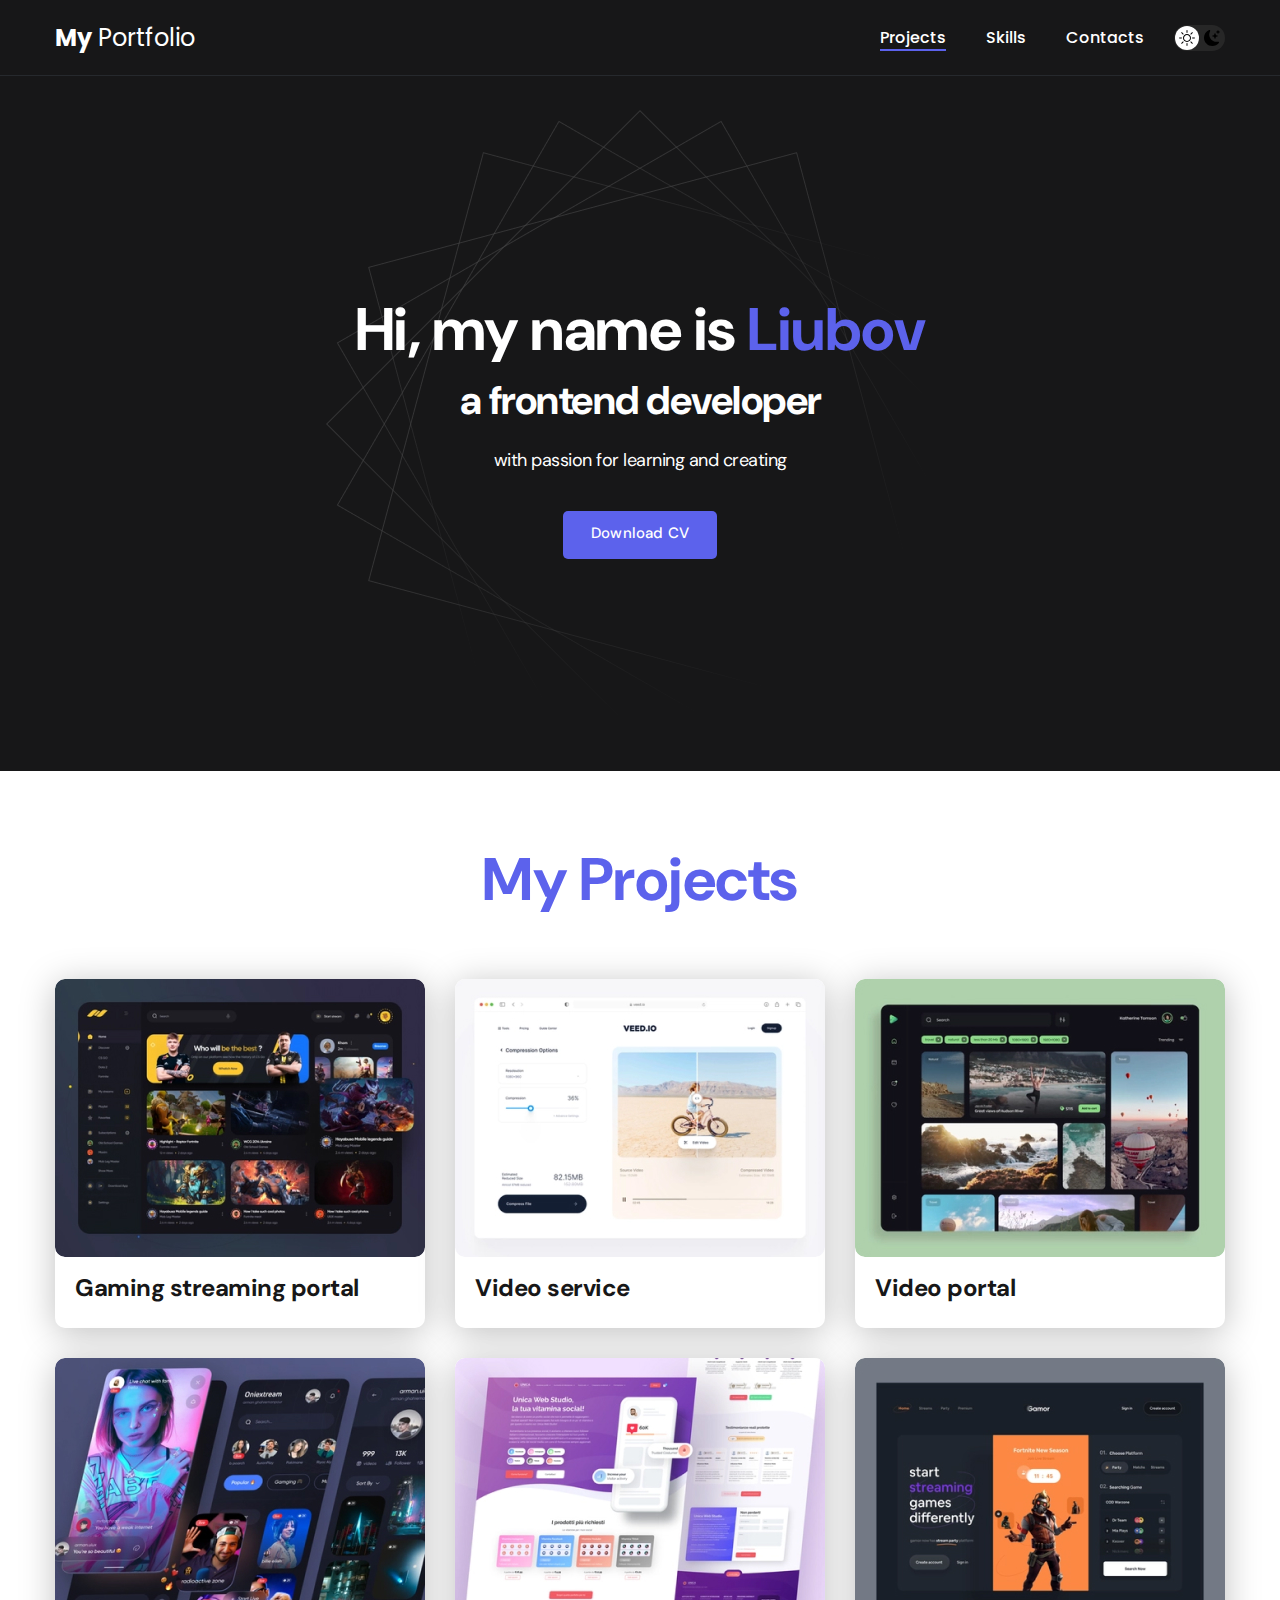
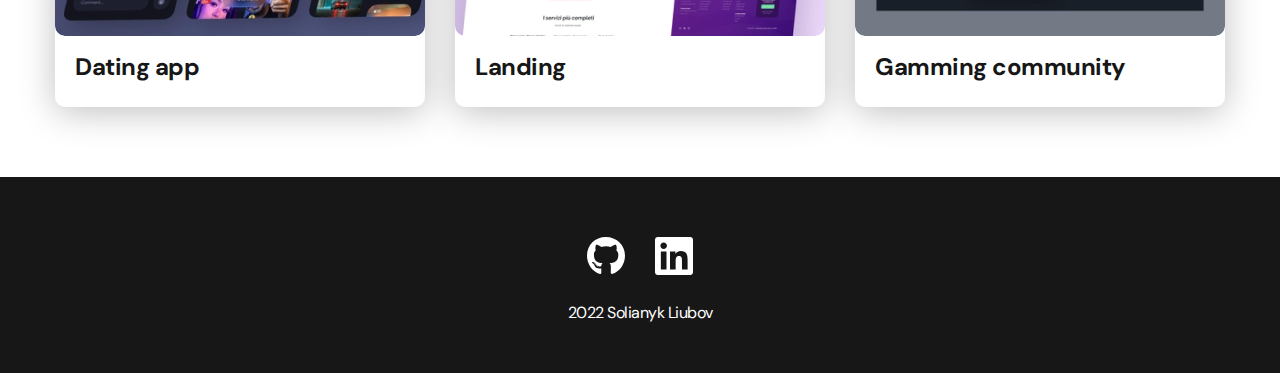
==== index.html @ 88530049 "First" ====
<!DOCTYPE html>
<html lang="en">

<head>
    <meta charset="UTF-8">
    <meta http-equiv="X-UA-Compatible" content="IE=edge">
    <meta name="viewport" content="width=device-width, initial-scale=1.0">
    <title>Portfolio</title>
    <link rel="stylesheet" href="./css/main.css">
    <link rel="preconnect" href="https://fonts.googleapis.com">
    <link rel="preconnect" href="https://fonts.gstatic.com" crossorigin>

</head>

<body>
    <nav class="nav">
        <div class="container">
            <div class="nav-row">
                <a href="./index.html" class="logo"><strong>My</strong> Portfolio</a>
                <button class="dark-mode-btn">
                    <img src="./img/icons/sun.svg" alt="Light mode" class="dark-mode-btn-icon">
                    <img src="./img/icons/moon.svg" alt="Dark mode" class="dark-mode-btn-icon">
                </button>
                <ul class="nav-list">
                    <li class="nav-list__item"><a href="./index.html"
                            class="nav-list__link nav-list__link--active">Projects</a></li>
                    <li class="nav-list__item"><a href="./skills.html" class="nav-list__link">Skills</a></li>
                    <li class="nav-list__item"><a href="./contacts.html" class="nav-list__link">Contacts</a></li>
                </ul>
            </div>
        </div>
    </nav>

    <header class="header">
        <div class=" header__wrapper">
            <h1 class="header__title">
                <strong>Hi, my name is <em>Liubov</em></strong><br>
                a frontend developer
            </h1>
            <div class="header__text">
                <p>with passion for learning and creating</p>
            </div>
            <a href="#!" class="btn">Download CV</a>
        </div>
    </header>

    <main class="section">
        <div class="container">
            <h2 class="title-1">My Projects</h2>
            <ul class="projects">
                <li class="project">
                    <a href="./project-page.html">
                        <img src="./img/projects/01.jpg" alt="Project img" class="project__img">
                        <h3 class="project__title">Gaming streaming portal</h3>
                    </a>
                </li>
                <li class="project">
                    <a href="./project-page.html">
                        <img src="./img/projects/02.jpg" alt="Video service" class="project__img">
                        <h3 class="project__title">Video service</h3>
                    </a>
                </li>
                <li class="project">
                    <a href="./project-page.html">
                        <img src="./img/projects/03.jpg" alt="Video portal" class="project__img">
                        <h3 class="project__title">Video portal</h3>
                    </a>
                </li>
                <li class="project">
                    <a href="./project-page">
                        <img src="./img/projects/04.jpg" alt="Dating app" class="project__img">
                        <h3 class="project__title">Dating app</h3>
                    </a>
                </li>
                <li class="project">
                    <a href="./project-page">
                        <img src="./img/projects/05.jpg" alt="Landing" class="project__img">
                        <h3 class="project__title">Landing</h3>
                    </a>
                </li>
                <li class="project">
                    <a href="./project-page">
                        <img src="./img/projects/06.jpg" alt="Gamming community" class="project__img">
                        <h3 class="project__title">Gamming community</h3>
                    </a>
                </li>
            </ul>
        </div>
    </main>

    <footer class="footer">
        <div class="container">
            <div class="footer__wrapper">
                <ul class="social">
                    <li class="social__item">
                        <a href="#!"><img src="./img/icons/gitHub.svg" alt="GitHub"></a>
                    </li>
                    <li class="social__item">
                        <a href="#!"><img src="./img/icons/linkedIn.svg" alt="LinkedIn"></a>
                    </li>
                </ul>
                <div class="copyright">
                    <p>2022 Solianyk Liubov</p>
                </div>
            </div>
        </div>
    </footer>

    <script src="./js/main.js"></script>

</body>

</html>
---- css/main.css ----
@import "./reset.css";
@import url("https://fonts.googleapis.com/css2?family=DM+Sans:wght@400;500;700&family=Poppins:wght@400;500;700&display=swap");

/*
font-family: 'DM Sans', sans-serif;
font-family: 'Poppins', sans-serif;

*/

:root {
  --blackpure: #000;
  --black: #171718;
  --black-border: #26292d;
  --white: #fff;
  --purple: #5c62ec;

  --text-color: var(--black);

  --dark-bg: var(--black);
  --dark-border: var(--black-border);
  --header-text: var(--white);
  --accent: var(--purple);

  /* Light mode */
  --page-bg: var(--white);
  --text-color: var(--black);

  --title-1: var(--accent);

  --project-card-bg: var(--white);
  --project-card-text: var(--black);
  --box-shadow: 0px 5px 35px rgba(0, 0, 0, 0.25);
}

.dark {
  --page-bg: #252526;
  --text-color: var(--white);

  --title-1: var(--white);
  --title-2: var(--white);

  --project-card-bg: var(--black);
  --project-card-text: var(--white);
  --box-shadow: 0px 5px 35px rgba(0, 0, 0, 0.8);
}

html,
body {
  display: flex;
  flex-direction: column;
  min-height: 100vh;

  font-family: "DM Sans", sans-serif;
  letter-spacing: -0.5px;

  /* Light mode */
  background-color: var(--page-bg);
  color: var(--text-color);
}

.container {
  margin: 0 auto;
  padding: 0 15px;
  max-width: 1200px;
}

.none {
  display: none !important;
}

/* Nav */

.nav {
  padding: 20px 0;
  border-bottom: 1px solid var(--dark-border);
  background-color: var(--dark-bg);
  color: var(--header-text);
  letter-spacing: normal;
}

.nav-row {
  display: flex;
  justify-content: flex-end;
  align-items: center;
  column-gap: 30px;
  row-gap: 20px;
  flex-wrap: wrap;
}

.logo {
  margin-right: auto;
  color: var(--header-text);
  font-size: 24px;
  font-family: "Poppins", sans-serif;
}

.logo strong {
  font-weight: 700;
}

.nav-list {
  display: flex;
  flex-wrap: wrap;
  row-gap: 10px;
  align-items: center;
  column-gap: 40px;
  font-size: 16px;
  font-weight: 500;
  font-family: "Poppins", sans-serif;
}

.nav-list__link {
  color: var(--header-text);
  transition: opacity 0.2s ease-in;
}

.nav-list__link:hover {
  opacity: 0.8;
}

.nav-list__link--active {
  position: relative;
}

.nav-list__link--active::before {
  content: "";

  position: absolute;
  left: 0;
  top: 100%;

  display: block;
  height: 2px;
  width: 100%;
  background-color: var(--accent);
}

/* Dark mode btn*/

.dark-mode-btn {
  order: 9;
  position: relative;
  display: flex;
  justify-content: space-between;
  width: 51px;
  height: 26px;
  border-radius: 50px;
  background-color: #272727;
  padding: 5px;
}

.dark-mode-btn::before {
  content: "";

  position: absolute;
  top: 1px;
  left: 1px;

  display: block;
  width: 24px;
  height: 24px;

  border-radius: 50%;
  background-color: var(--white);

  transition: left 0.2s ease-in;
}

.dark-mode-btn-icon {
  position: relative;
  z-index: 9;
}

.dark-mode-btn--active::before {
  left: 26px;
}

/* Header */

.header {
  background-color: var(--dark-bg);
  color: var(--header-text);
  min-height: 695px;
  padding: 40px 40px;
  text-align: center;

  background-image: url("./../img/header-bg.png");
  background-repeat: no-repeat;
  background-size: auto;
  background-position: center center;

  display: flex;
  justify-content: center;
  align-items: center;
}

.header__wrapper {
  padding: 0 15px;
  max-width: 660px;
}

.header__title {
  margin-bottom: 20px;
  font-size: 40px;
  font-weight: 700;
  line-height: 1.4;
}

.header__title strong {
  font-size: 60px;
  font-weight: 700;
}

.header__title em {
  font-style: normal;
  color: var(--accent);
}

.header__text {
  margin-bottom: 40px;
  font-size: 18px;
  line-height: 1.333;
}

.header__text p + p {
  margin-top: 0.5em;
}

/* Button */

.btn {
  display: inline-block;
  height: 48px;
  padding: 12px 28px;

  border-radius: 5px;
  background-color: var(--accent);
  color: var(--white);
  letter-spacing: 0.15px;
  font-size: 15px;
  font-weight: 500;

  transition: opacity 0.2s ease-in;
}

.btn:hover {
  opacity: 0.8;
}

.btn:active {
  position: relative;
  top: 1px;
}

/* Btn outline */

.btn-outline {
  display: flex;
  column-gap: 10px;
  align-items: center;

  height: 48px;
  padding: 12px 20px;

  border-radius: 5px;
  border: 1px solid var(--blackpure);
  background-color: var(--white);
  color: var(--blackpure);

  transition: opacity 0.2s ease-in;
}

.btn-outline:hover {
  opacity: 0.8;
}

.btn-outline:active {
  position: relative;
  top: 1px;
}

/* General */

.section {
  padding: 70px 0;
}

.title-1 {
  margin-bottom: 60px;
  font-size: 60px;
  font-weight: 700;
  line-height: 1.3;
  color: var(--title-1);
  text-align: center;
}

.title-2 {
  margin-bottom: 10px;
  font-size: 40px;
  font-weight: 700;
  line-height: 1.3;
  color: var(--title-2);
  text-align: center;
}

/* Projects */

.projects {
  display: flex;
  justify-content: center;
  flex-wrap: wrap;
  column-gap: 30px;
  row-gap: 30px;
}

.project {
  max-width: 370px;
  background-color: var(--project-card-bg);
  box-shadow: var(--box-shadow);
  border-radius: 10px;
}

.project__title {
  padding: 15px 20px 25px;
  font-size: 24px;
  font-weight: 700;
  line-height: 1.3;
  color: var(--project-card-text);
}

.project__img {
  border-radius: 10px;
}

/* Project details */

.project-details {
  max-width: 865px;
  margin: 0 auto;

  display: flex;
  flex-direction: column;
  align-items: center;
  text-align: center;
}

.project-details__cover {
  max-width: 100%;
  margin-bottom: 40px;

  box-shadow: 0px 5px 35px rgba(0, 0, 0, 0.25);
  border-radius: 10px;
}

.project-details__desc {
  font-weight: 700;
  font-size: 24px;
  line-height: 1.3;
  margin-bottom: 30px;
}

/* Content List */

.content-list {
  margin: 0 auto;
  max-width: 570px;
  display: flex;
  flex-direction: column;
  align-items: center;
  row-gap: 40px;
  text-align: center;
}

.content-list a {
  color: var(--accent);
}

.content-list__item {
  font-size: 18px;
  line-height: 1.5;
}

.content-list__item p + p {
  margin-top: 0.5em;
}

/* Footer */

.footer {
  margin-top: auto;
  background-color: var(--dark-bg);
  padding: 60px 0 50px;
  color: var(--header-text);
}

.footer__wrapper {
  display: flex;
  flex-direction: column;
  align-items: center;
  row-gap: 27px;
}

/* Social */

.social {
  display: flex;
  column-gap: 30px;
  align-items: center;
}

.copyright {
  font-size: 16px;
}

.copyright p + p {
  margin-top: 0.5em;
}

@media (max-width: 620px) {
  .header {
    min-height: unset;
  }

  .header__title {
    font-size: 30px;
  }

  .header__title strong {
    font-size: 40px;
  }

  .nav-row {
    justify-content: space-between;
  }

  .dark-mode-btn {
    order: 0;
  }

  .section {
    padding: 40px 0;
  }

  .title-1 {
    margin-bottom: 30px;
    font-size: 40px;
  }

  .title-2 {
    margin-bottom: 10px;
    font-size: 30px;
  }

  .project__title {
    font-size: 22px;
  }

  .project-details__desc {
    font-size: 22px;
    margin-bottom: 20px;
  }

  .footer {
    padding: 40px 0 30px;
  }

  .footer__wrapper {
    row-gap: 20px;
  }

  .social {
    column-gap: 20px;
  }

  .social__item {
    width: 20px;
  }

  .content-list {
    row-gap: 20px;
  }

  .content-list__item {
    font-size: 16px;
  }
}
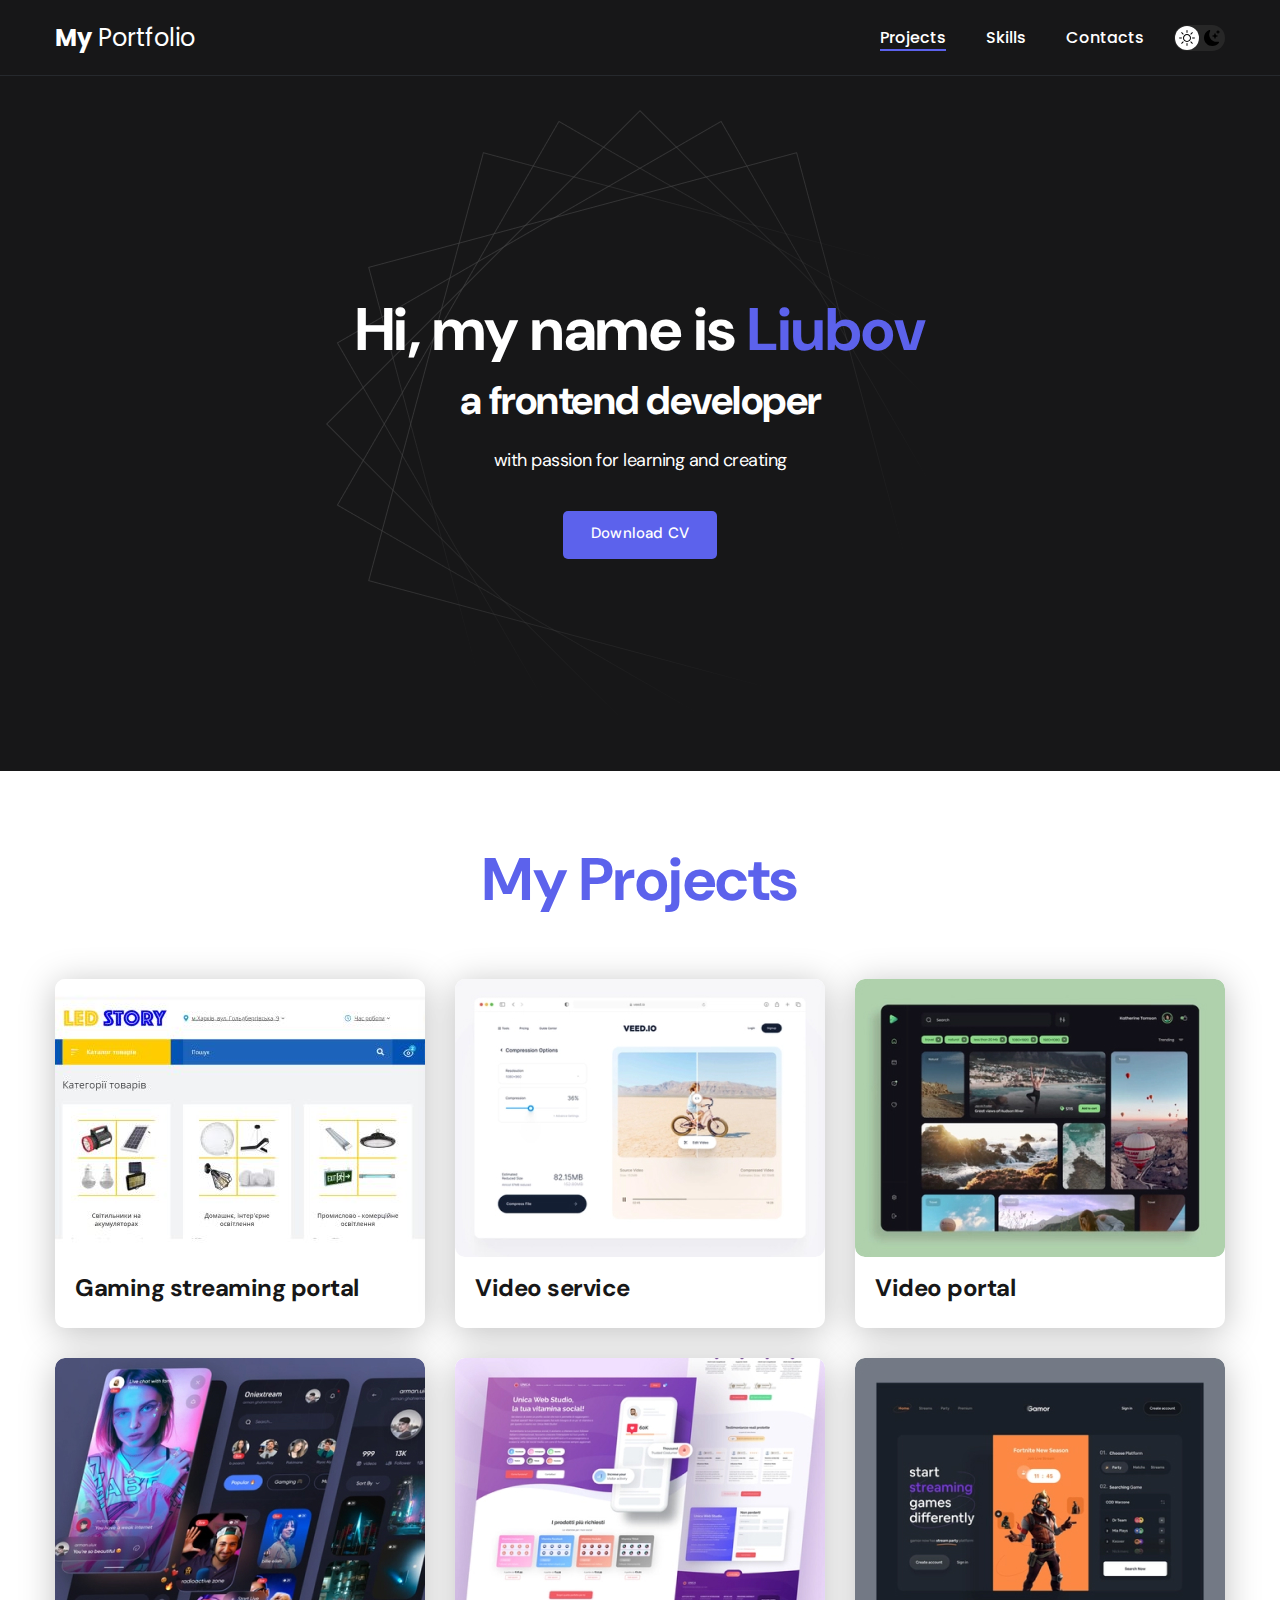
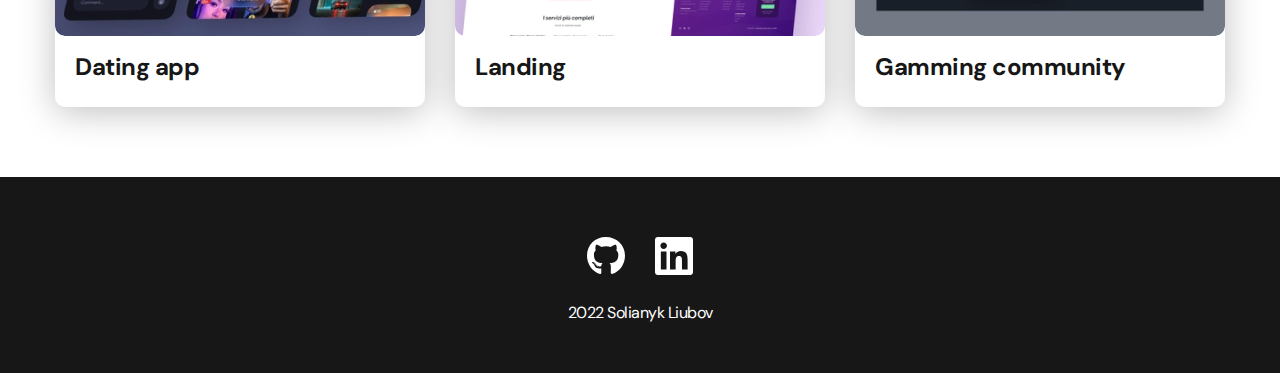
==== commit f07ffab3: "led01" ====
--- a/index.html
+++ b/index.html
@@ -50,7 +50,7 @@
             <ul class="projects">
                 <li class="project">
                     <a href="./project-page.html">
-                        <img src="./img/projects/01.jpg" alt="Project img" class="project__img">
+                        <img src="./img/projects/led01.jpg" alt="Project img" class="project__img">
                         <h3 class="project__title">Gaming streaming portal</h3>
                     </a>
                 </li>
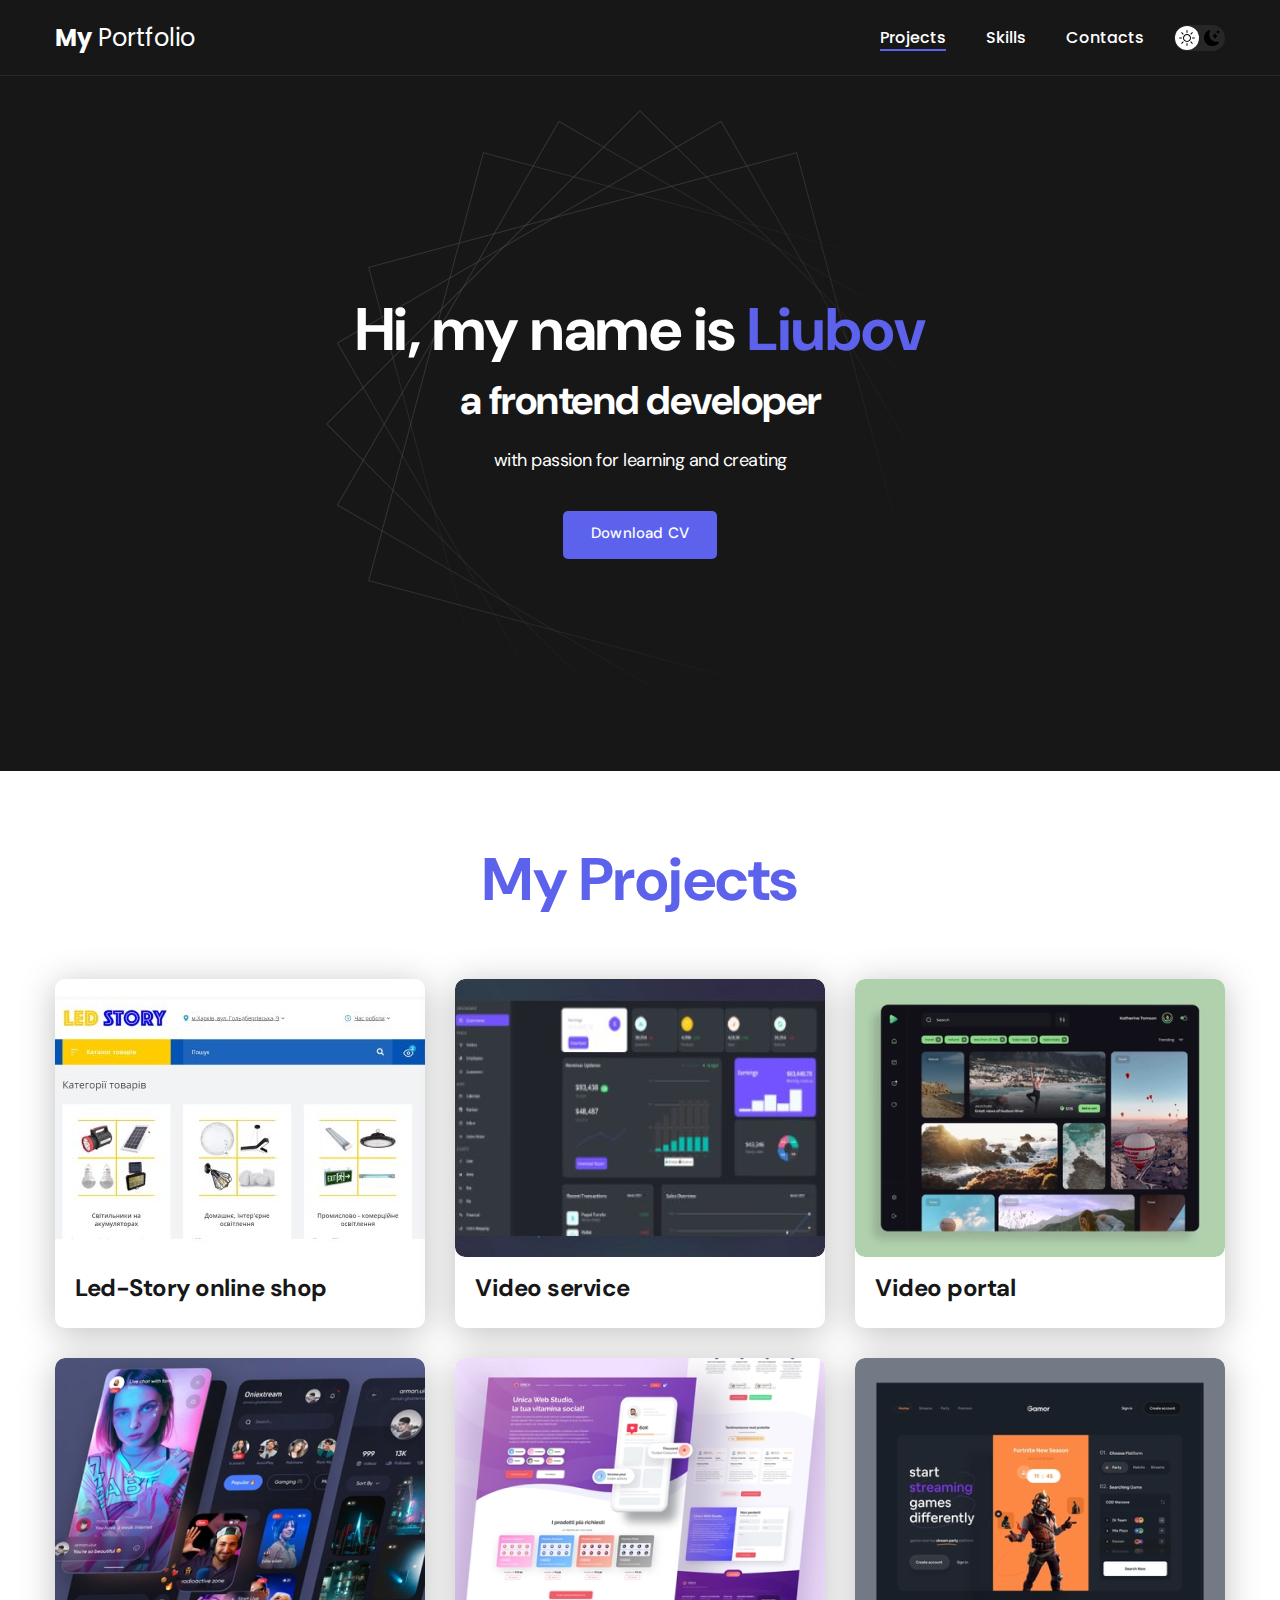
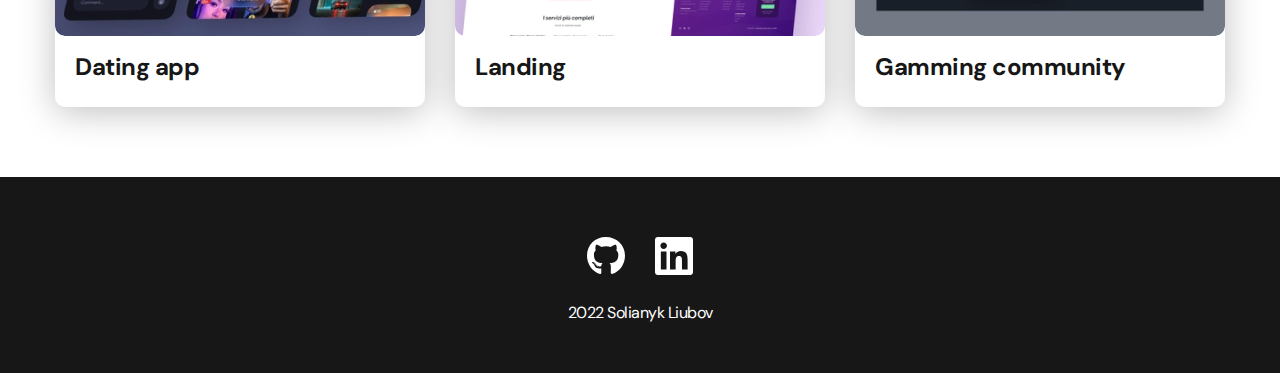
==== commit 64742511: "dashboard" ====
--- a/index.html
+++ b/index.html
@@ -51,12 +51,12 @@
                 <li class="project">
                     <a href="./project-page.html">
                         <img src="./img/projects/led01.jpg" alt="Project img" class="project__img">
-                        <h3 class="project__title">Gaming streaming portal</h3>
+                        <h3 class="project__title">Led-Story online shop</h3>
                     </a>
                 </li>
                 <li class="project">
                     <a href="./project-page.html">
-                        <img src="./img/projects/02.jpg" alt="Video service" class="project__img">
+                        <img src="./img/projects/dashboard02.jpg" alt="Video service" class="project__img">
                         <h3 class="project__title">Video service</h3>
                     </a>
                 </li>
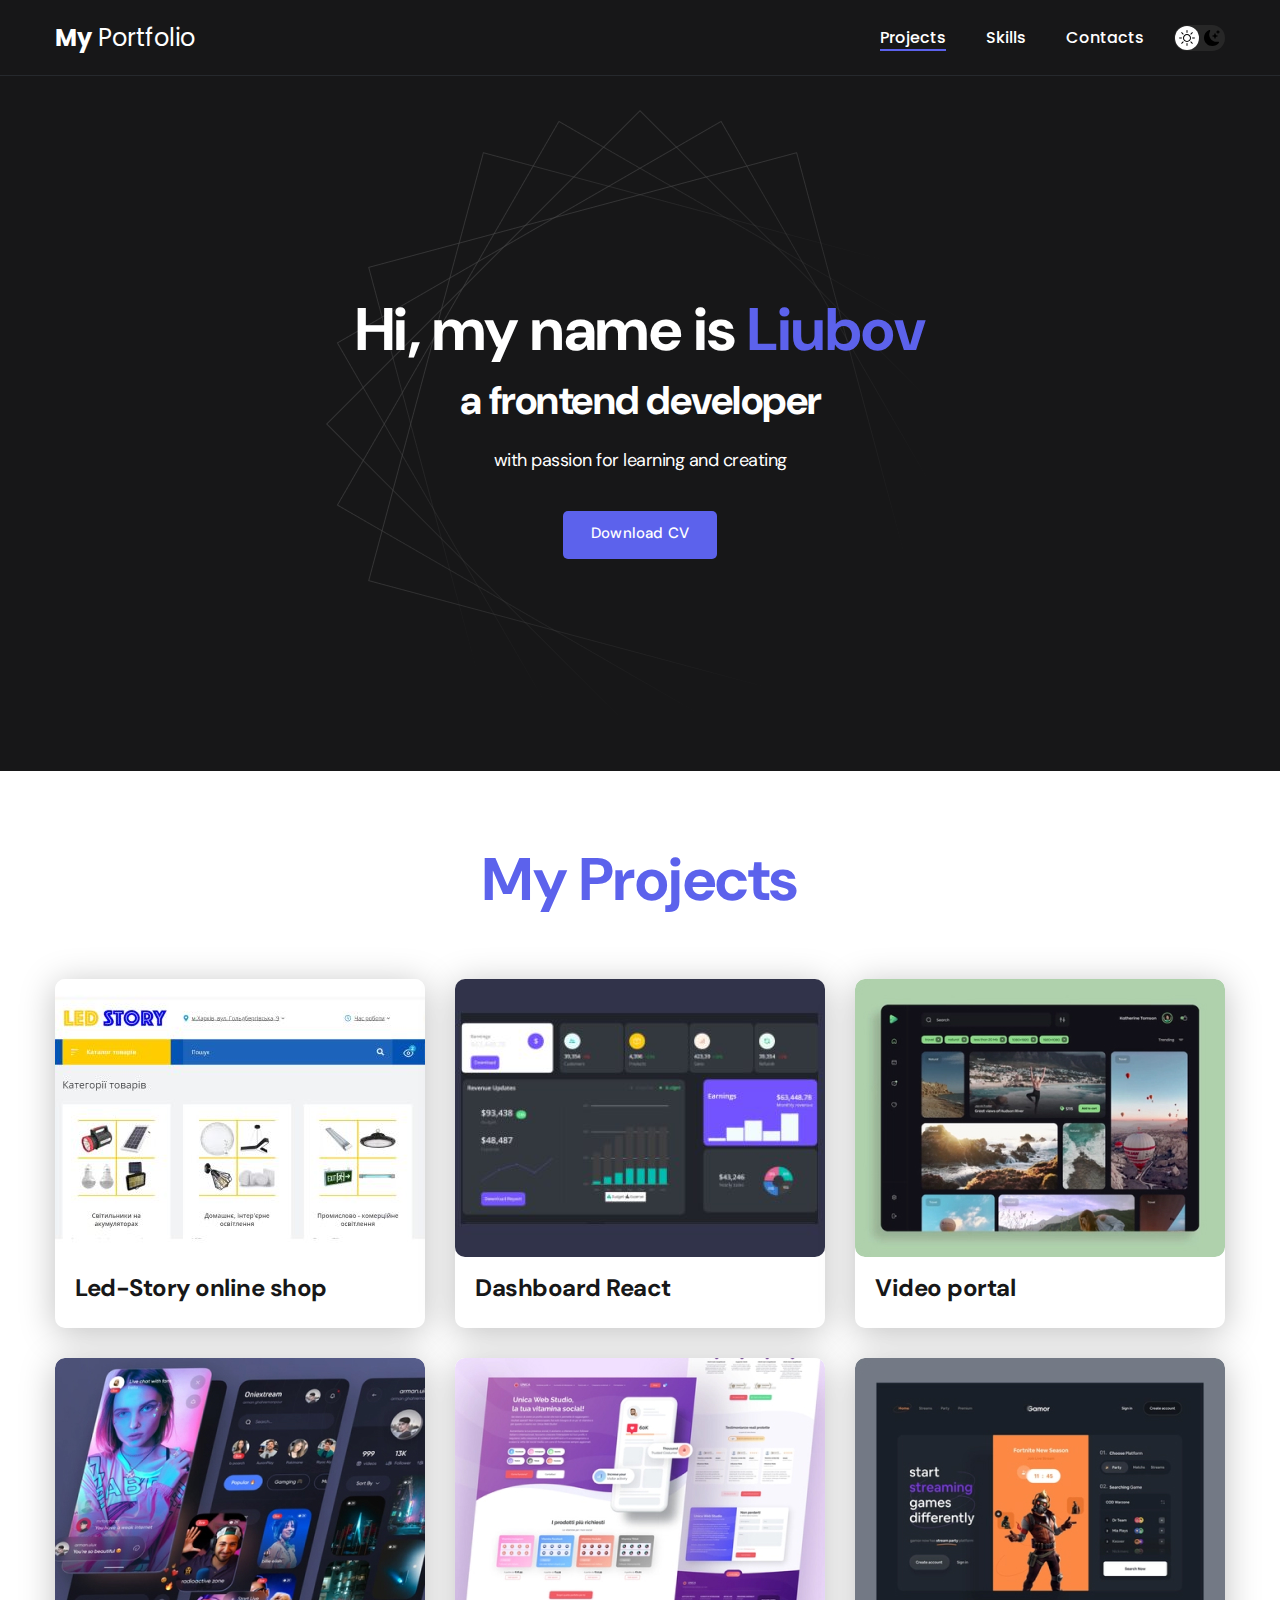
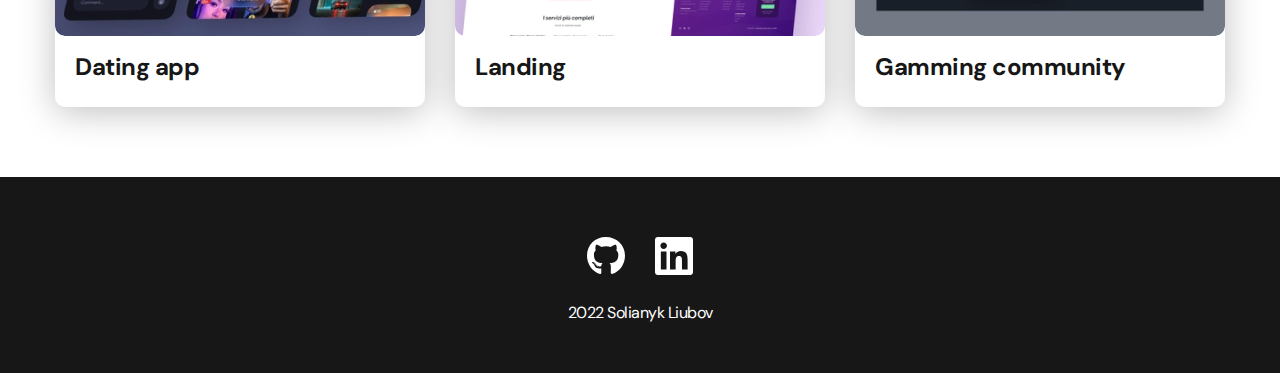
==== commit c92a7ac4: "dashboard" ====
--- a/index.html
+++ b/index.html
@@ -57,7 +57,7 @@
                 <li class="project">
                     <a href="./project-page.html">
                         <img src="./img/projects/dashboard02.jpg" alt="Video service" class="project__img">
-                        <h3 class="project__title">Video service</h3>
+                        <h3 class="project__title">Dashboard React</h3>
                     </a>
                 </li>
                 <li class="project">
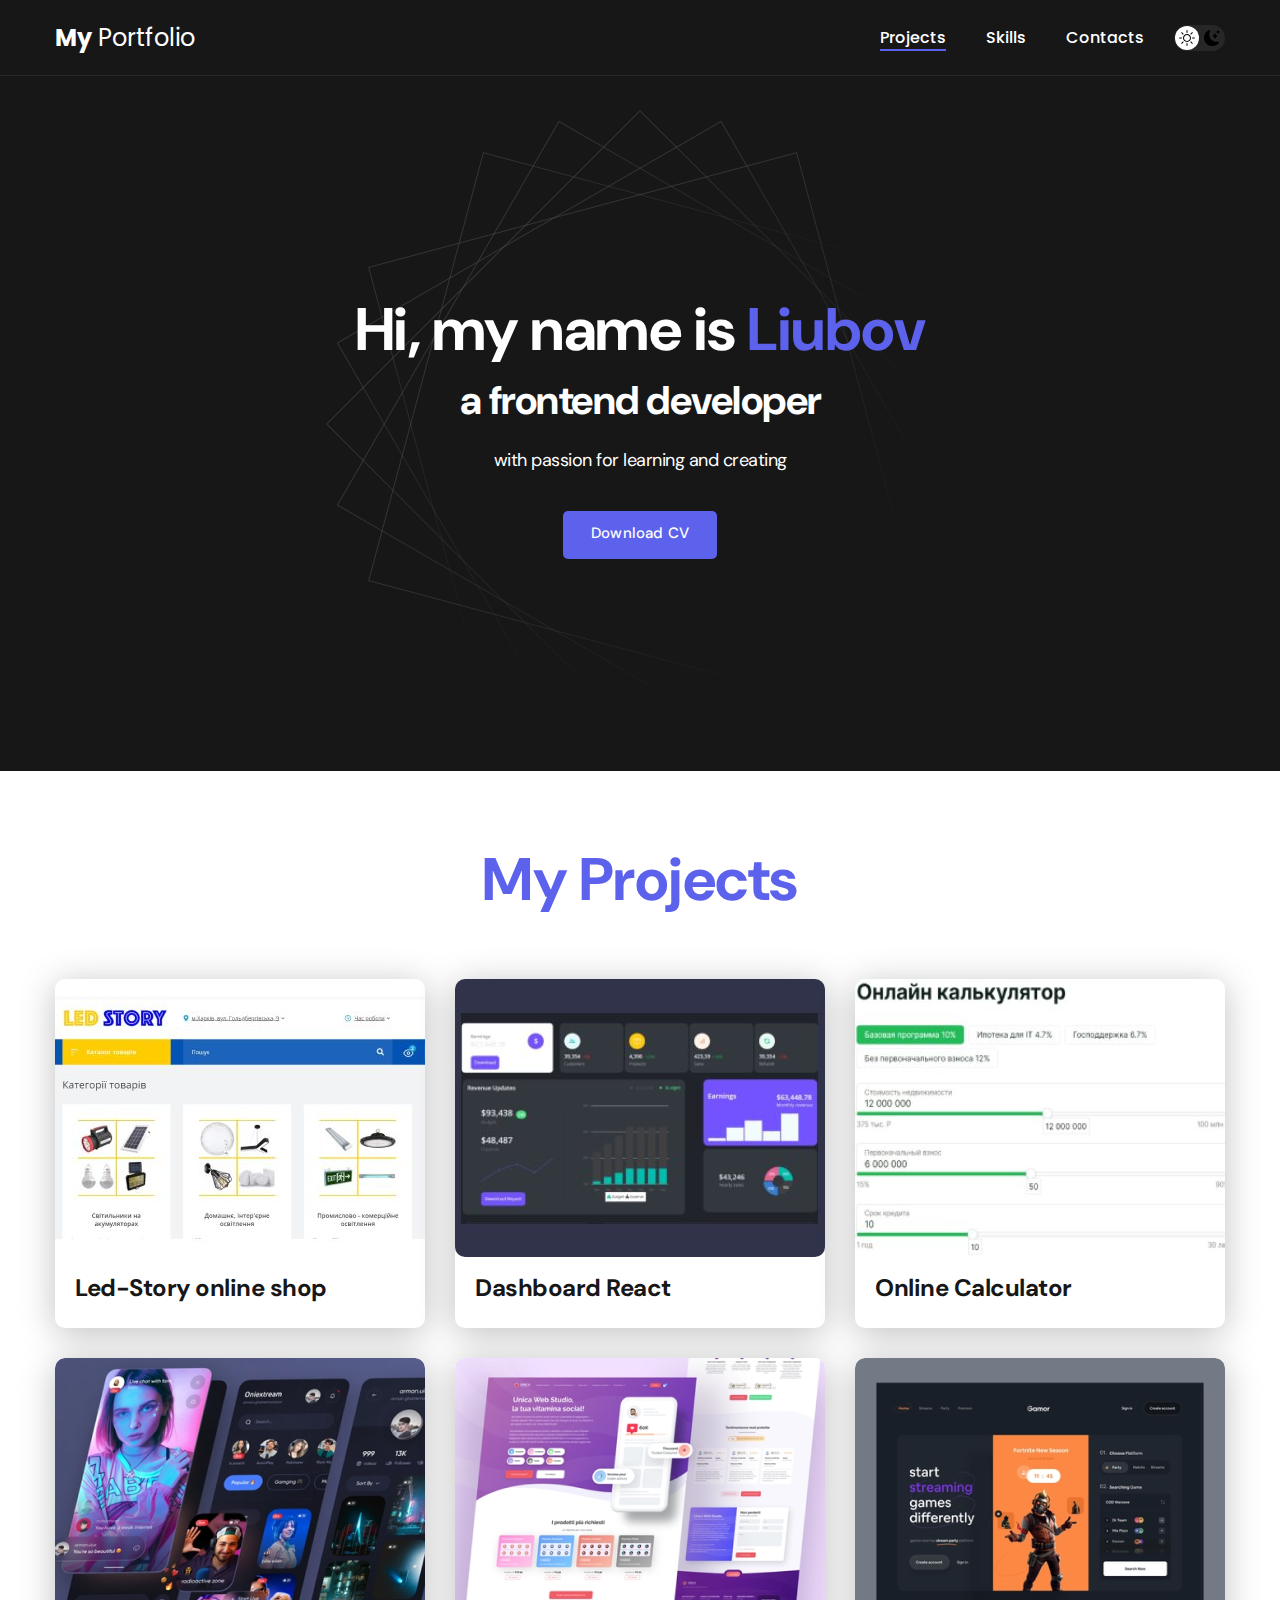
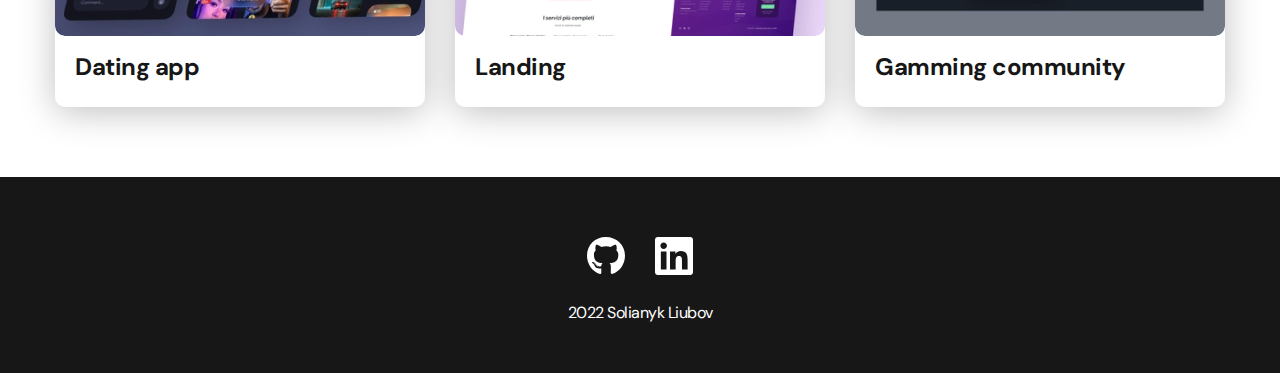
==== commit 359dc4b9: "Update index.html" ====
--- a/index.html
+++ b/index.html
@@ -62,8 +62,8 @@
                 </li>
                 <li class="project">
                     <a href="./project-page.html">
-                        <img src="./img/projects/03.jpg" alt="Video portal" class="project__img">
-                        <h3 class="project__title">Video portal</h3>
+                        <img src="./img/projects/online-calck.jpg" alt="Video portal" class="project__img">
+                        <h3 class="project__title">Online Calculator</h3>
                     </a>
                 </li>
                 <li class="project">
